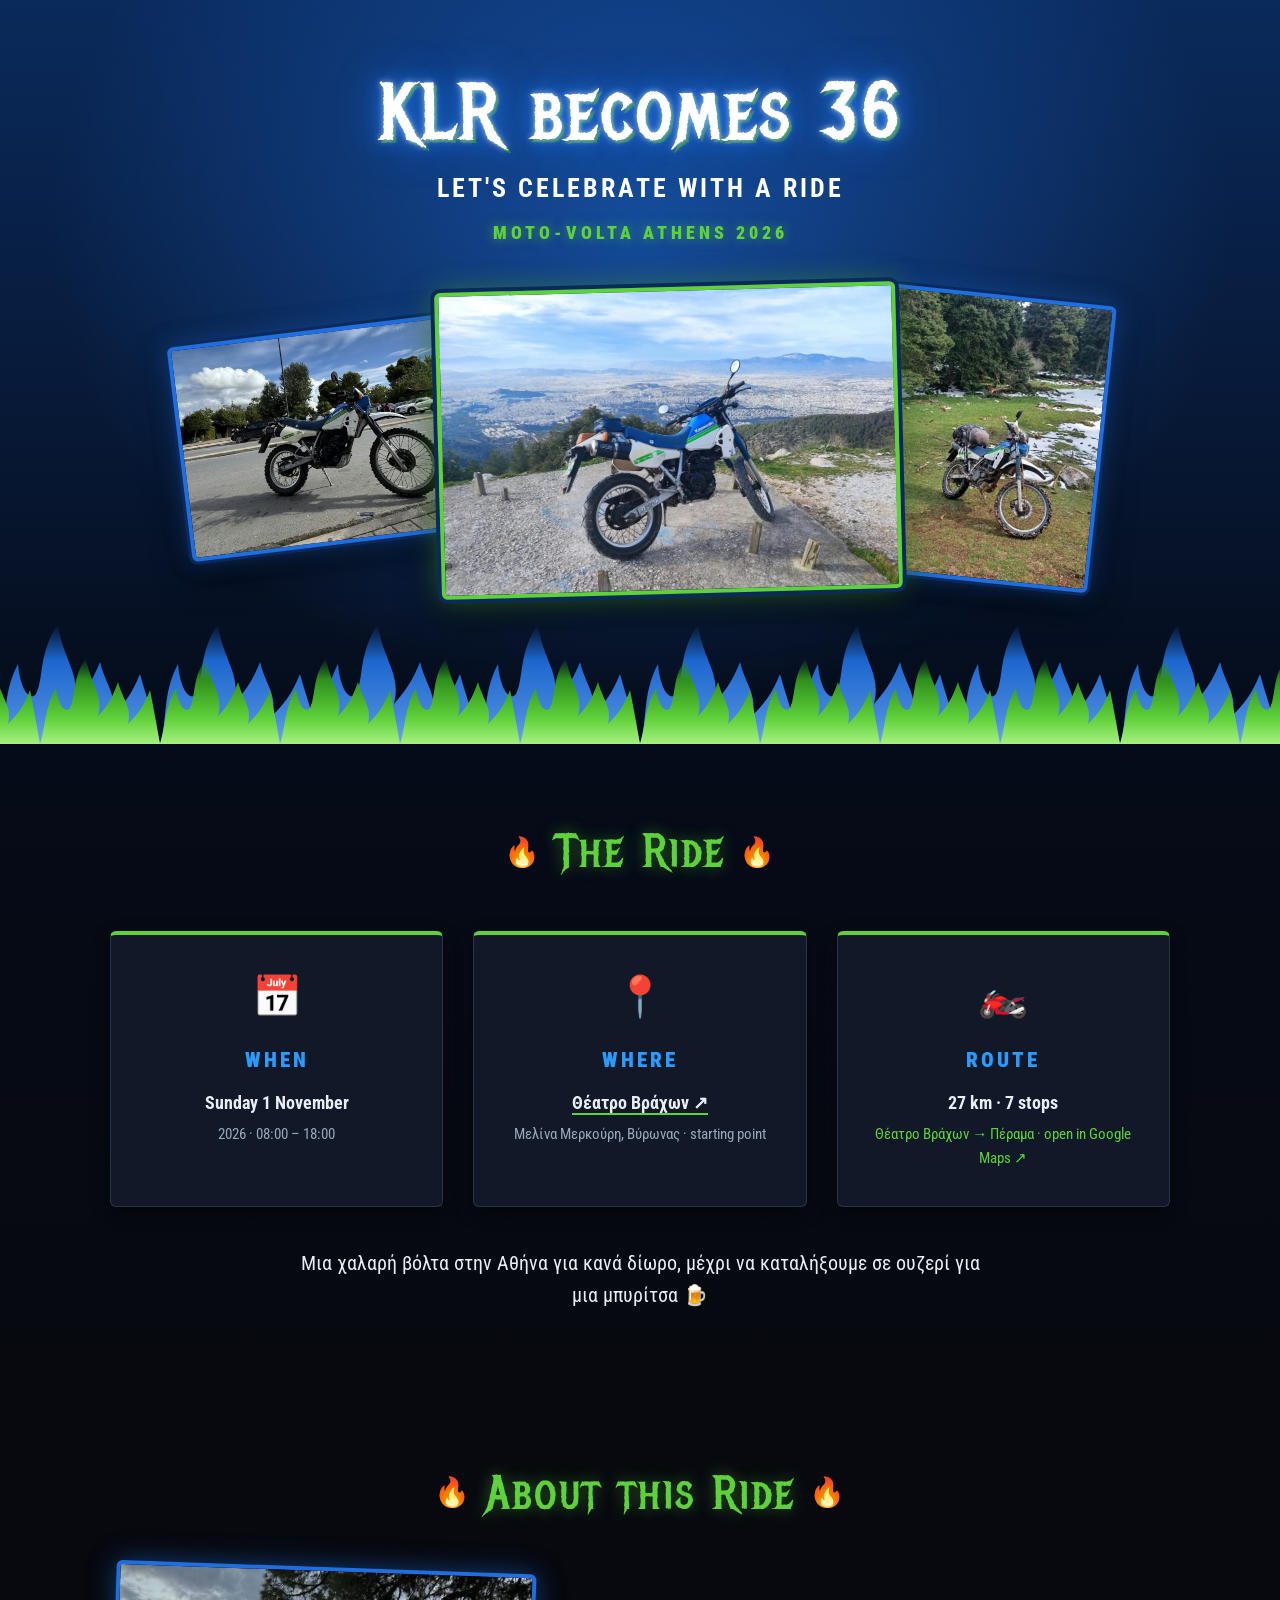
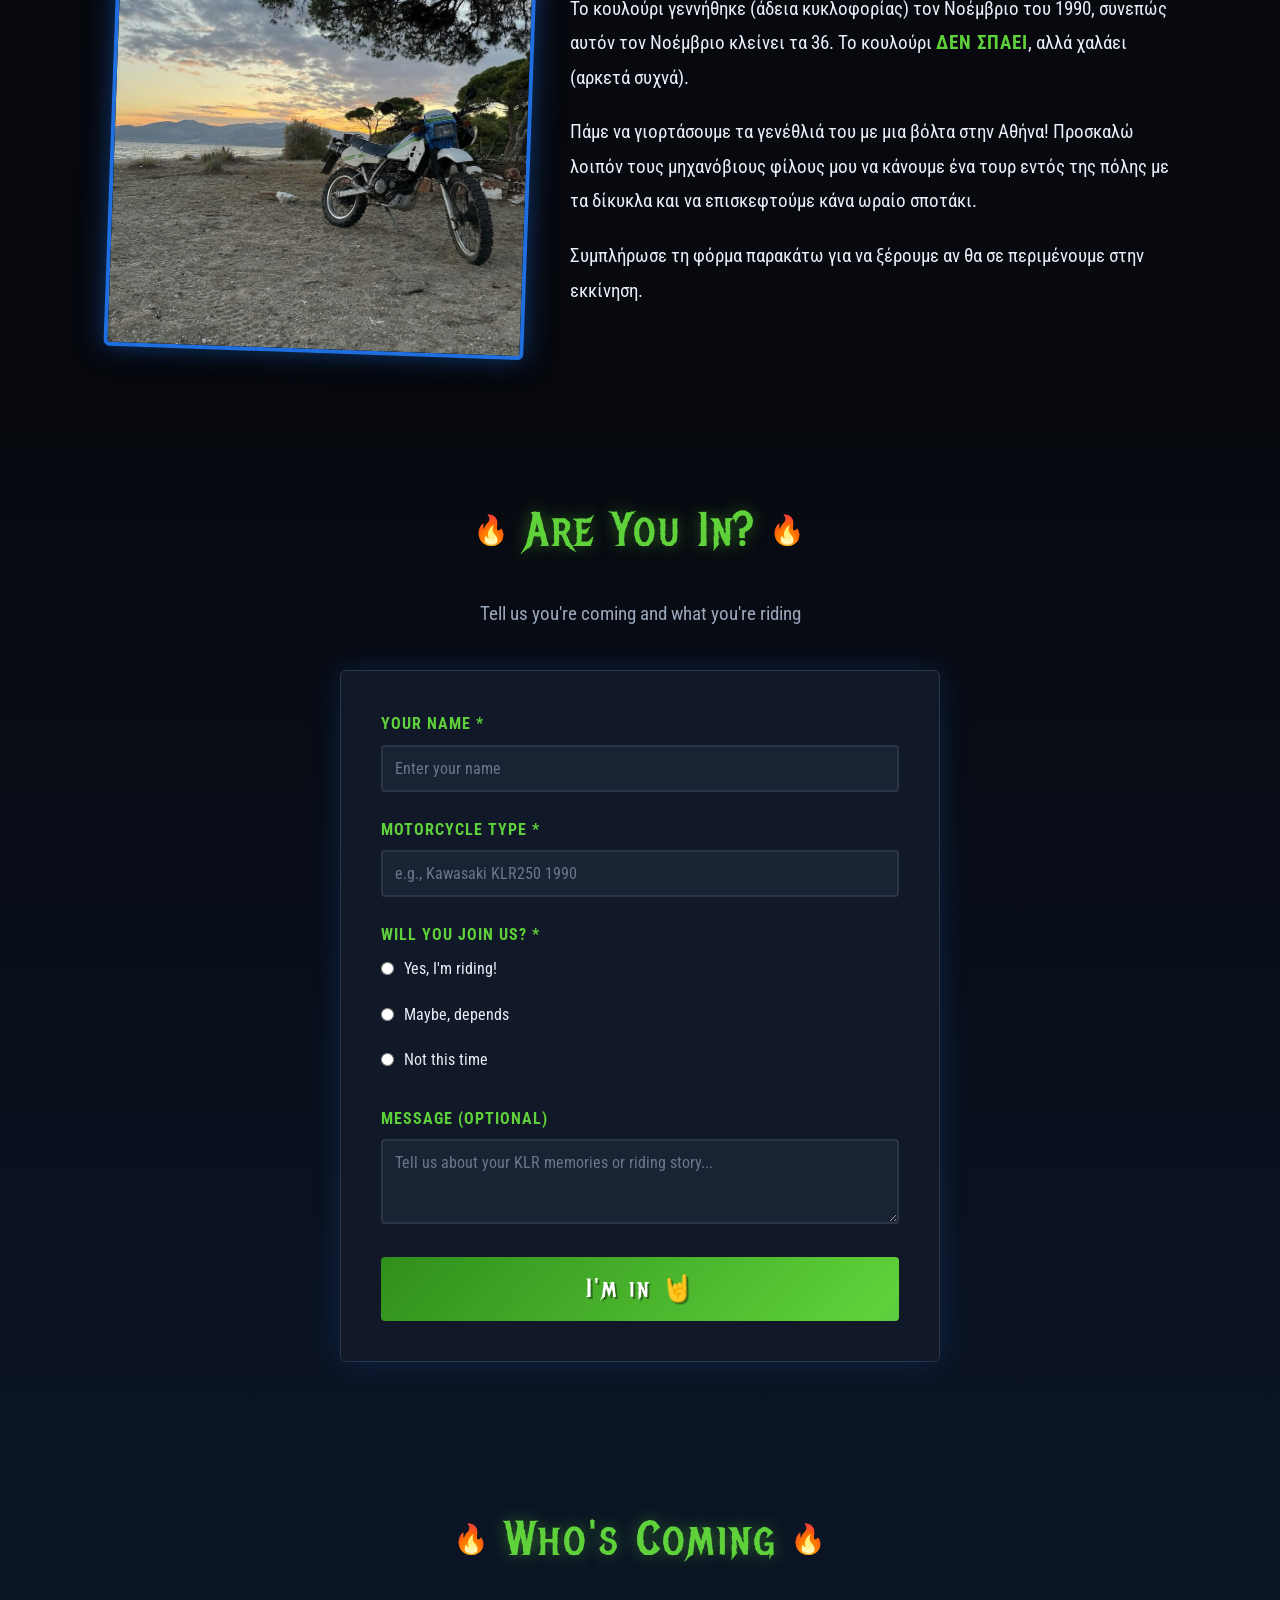
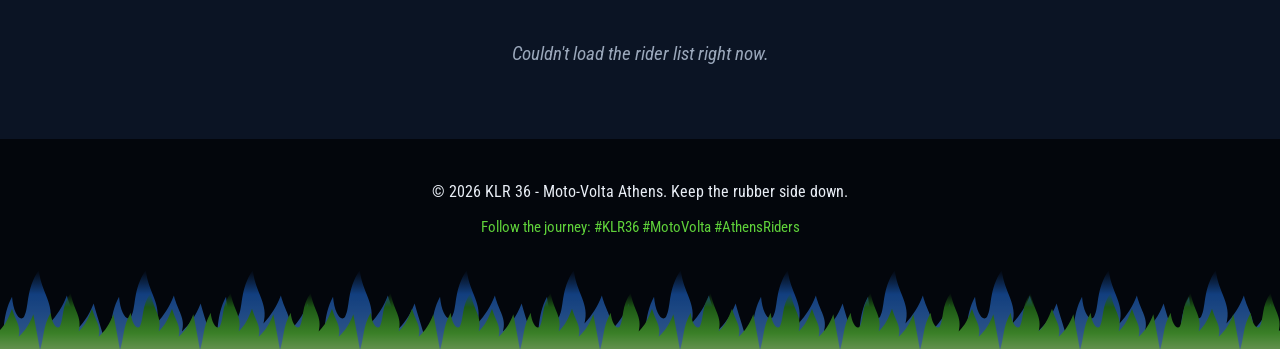
==== index.html @ 176fe6e0 "Header photo collage and versioned CSS/JS links - Three tilted photos in the header: street, Athens " ====
<!DOCTYPE html>
<html lang="en">
<head>
    <meta charset="UTF-8">
    <meta name="viewport" content="width=device-width, initial-scale=1.0">
    <title>KLR becomes 36 - Moto-Volta Athens 2026</title>
    <link rel="preconnect" href="https://fonts.googleapis.com">
    <link rel="preconnect" href="https://fonts.gstatic.com" crossorigin>
    <link href="https://fonts.googleapis.com/css2?family=Metal+Mania&family=Roboto+Condensed:wght@400;700;900&display=swap" rel="stylesheet">
    <link rel="stylesheet" href="style.css?v=20261026">
</head>
<body>
    <div class="stars"></div>

    <header class="hero">
        <div class="hero-content">
            <h1 class="title">KLR becomes 36</h1>
            <p class="subtitle">Let's Celebrate with a ride</p>
            <p class="tagline">Moto-Volta Athens 2026</p>
            <div class="hero-collage">
                <img class="collage-photo collage-left" src="images/hero.jpg" alt="Blue and white Kawasaki KLR parked on a sunny street in Athens">
                <img class="collage-photo collage-main" src="images/athens-view.jpg" alt="The KLR on a lookout above Athens, the whole city spread out below">
                <img class="collage-photo collage-right" src="images/forest.jpg" alt="The KLR loaded with luggage in a mountain forest clearing with patches of snow">
            </div>
        </div>
        <div class="flames" aria-hidden="true"></div>
    </header>

    <main>
        <section class="event-details">
            <div class="container">
                <h2>The Ride</h2>
                <div class="details-grid">
                    <div class="detail-card">
                        <div class="detail-icon">📅</div>
                        <h3>When</h3>
                        <p>Sunday 1 November</p>
                        <p class="small">2026 · 08:00 – 18:00</p>
                    </div>
                    <div class="detail-card">
                        <div class="detail-icon">📍</div>
                        <h3>Where</h3>
                        <p><a class="place-link" href="https://www.google.com/maps?cid=12230399823295669858" target="_blank" rel="noopener">Θέατρο Βράχων ↗</a></p>
                        <p class="small">Μελίνα Μερκούρη, Βύρωνας · starting point</p>
                    </div>
                    <a class="detail-card detail-card-link" href="https://www.google.com/maps/dir/%CE%98%CE%AD%CE%B1%CF%84%CF%81%CE%BF+%CE%92%CF%81%CE%AC%CF%87%CF%89%CE%BD+%CE%9C%CE%B5%CE%BB%CE%AF%CE%BD%CE%B1+%CE%9C%CE%B5%CF%81%CE%BA%CE%BF%CF%8D%CF%81%CE%B7,+%CE%A3%CF%84%CE%B5%CF%86%CE%AC%CE%BD%CE%BF%CF%85,+%CE%A5%CE%BC%CE%B7%CF%84%CF%84%CF%8C%CF%82+162+32/%CE%A0%CE%BB%CE%B1%CF%84%CE%B5%CE%AF%CE%B1+%CE%9D%CE%B5%CF%81%CE%BF%CF%8D,+%CE%9B%CE%B5%CF%89%CF%86.+%CE%A0%CE%BF%CF%83%CE%B5%CE%B9%CE%B4%CF%8E%CE%BD%CE%BF%CF%82,+%CE%9A%CE%B1%CE%BB%CE%BB%CE%B9%CE%B8%CE%AD%CE%B1+176+74/%CE%9C%CE%B9%CE%BA%CF%81%CE%BF%CE%BB%CE%AF%CE%BC%CE%B1%CE%BD%CE%BF,+%CE%91%CE%BA%CF%84%CE%AE+%CE%94%CE%B7%CE%BB%CE%B1%CE%B2%CE%AD%CF%81%CE%B7,+%CE%A0%CE%B5%CE%B9%CF%81%CE%B1%CE%B9%CE%AC%CF%82+185+33/%CE%92%CE%B5%CE%AC%CE%BA%CE%B5%CE%B9%CE%BF+%CE%94%CE%B7%CE%BC%CE%BF%CF%84%CE%B9%CE%BA%CF%8C+%CE%98%CE%AD%CE%B1%CF%84%CF%81%CE%BF,+%CE%97%CF%81%CE%B1%CE%BA%CE%BB%CE%B5%CE%AF%CE%BF%CF%85+13,+%CE%A0%CE%B5%CE%B9%CF%81%CE%B1%CE%B9%CE%AC%CF%82+185+33/%CE%9B%CE%B9%CF%80%CE%AC%CF%83%CE%BC%CE%B1%CF%84%CE%B1,+%CE%94%CF%81%CE%B1%CF%80%CE%B5%CF%84%CF%83%CF%8E%CE%BD%CE%B1+186+48/Terra+Verde+%CE%A0%CE%AD%CF%81%CE%B1%CE%BC%CE%B1,+%CE%A0%CF%81%CE%BF%CE%B2%CE%BB%CE%AE%CF%84%CE%B1+%CE%95,+%CE%A0%CE%AD%CF%81%CE%B1%CE%BC%CE%B1+188+63/%CE%9F%CF%85%CE%B6%CE%B5%CF%81%CE%AF+%CE%9B%CE%B1%CE%B3%CE%BF%CF%85%CE%B4%CE%AD%CF%81%CE%B1,+%CE%9B%CE%B5%CF%89%CF%86.+%CE%94%CE%B7%CE%BC%CE%BF%CE%BA%CF%81%CE%B1%CF%84%CE%AF%CE%B1%CF%82+33,+%CE%A0%CE%AD%CF%81%CE%B1%CE%BC%CE%B1+188+63/@37.9503706,23.6149319,13832m/data=!3m2!1e3!4b1!4m44!4m43!1m5!1m1!1s0x14a1bd7eda473f7b:0xa9bb1bd70089e662!2m2!1d23.7587972!2d37.9499028!1m5!1m1!1s0x14a1bc167f898049:0x85d244a97b73149f!2m2!1d23.6886129!2d37.9365175!1m5!1m1!1s0x14a1bb53d267cd09:0x10fa20de3491147e!2m2!1d23.6595408!2d37.9383585!1m5!1m1!1s0x14a1bbfaabb4ecf7:0x93c93081dc95804e!2m2!1d23.6564088!2d37.9386792!1m5!1m1!1s0x14a1bbce0126ca4f:0x2d26ba2d32dcd253!2m2!1d23.6266187!2d37.9454464!1m5!1m1!1s0x14a1b187bc96d589:0x2a25c45e3a2d8b10!2m2!1d23.5524961!2d37.9646372!1m5!1m1!1s0x14a1b0bb7ba08fa3:0xd2577f891a10a6d5!2m2!1d23.5587527!2d37.9642737!3e0?entry=ttu" target="_blank" rel="noopener">
                        <div class="detail-icon">🏍️</div>
                        <h3>Route</h3>
                        <p>27 km · 7 stops</p>
                        <p class="small">Θέατρο Βράχων → Πέραμα · open in Google Maps ↗</p>
                    </a>
                </div>
                <p class="ride-note" lang="el">Μια χαλαρή βόλτα στην Αθήνα για κανά δίωρο, μέχρι να καταλήξουμε σε ουζερί για μια μπυρίτσα 🍺</p>
            </div>
        </section>

        <section class="about">
            <div class="container">
                <h2>About this Ride</h2>
                <div class="about-grid">
                    <img class="about-photo" src="images/sunset.jpg" alt="Blue and white Kawasaki KLR parked under a pine tree by the sea at sunset" loading="lazy">
                    <div class="about-text" lang="el">
                        <p>Το κουλούρι γεννήθηκε (άδεια κυκλοφορίας) τον Νοέμβριο του 1990, συνεπώς αυτόν τον Νοέμβριο κλείνει τα 36. Το κουλούρι <strong>ΔΕΝ ΣΠΑΕΙ</strong>, αλλά χαλάει (αρκετά συχνά).</p>
                        <p>Πάμε να γιορτάσουμε τα γενέθλιά του με μια βόλτα στην Αθήνα! Προσκαλώ λοιπόν τους μηχανόβιους φίλους μου να κάνουμε ένα τουρ εντός της πόλης με τα δίκυκλα και να επισκεφτούμε κάνα ωραίο σποτάκι.</p>
                        <p>Συμπλήρωσε τη φόρμα παρακάτω για να ξέρουμε αν θα σε περιμένουμε στην εκκίνηση.</p>
                    </div>
                </div>
            </div>
        </section>

        <section class="rsvp-section">
            <div class="container">
                <h2>Are You In?</h2>
                <p class="section-subtitle">Tell us you're coming and what you're riding</p>

                <form id="rsvpForm" class="rsvp-form">
                    <div class="form-group">
                        <label for="name">Your Name *</label>
                        <input
                            type="text"
                            id="name"
                            name="name"
                            required
                            placeholder="Enter your name"
                        >
                    </div>

                    <div class="form-group">
                        <label for="motorcycle">Motorcycle Type *</label>
                        <input
                            type="text"
                            id="motorcycle"
                            name="motorcycle"
                            required
                            placeholder="e.g., Kawasaki KLR250 1990"
                        >
                    </div>

                    <div class="form-group">
                        <label for="attendance">Will You Join Us? *</label>
                        <div class="radio-group">
                            <label class="radio-label">
                                <input type="radio" name="attendance" value="yes" required> Yes, I'm riding!
                            </label>
                            <label class="radio-label">
                                <input type="radio" name="attendance" value="maybe"> Maybe, depends
                            </label>
                            <label class="radio-label">
                                <input type="radio" name="attendance" value="no"> Not this time
                            </label>
                        </div>
                    </div>

                    <div class="form-group">
                        <label for="message">Message (optional)</label>
                        <textarea
                            id="message"
                            name="message"
                            rows="3"
                            placeholder="Tell us about your KLR memories or riding story..."
                        ></textarea>
                    </div>

                    <button type="submit" class="btn-submit">I'm in 🤘</button>
                    <p id="rsvpError" class="form-error" role="alert" hidden>Couldn't save your RSVP. Check your connection and try again.</p>
                </form>

                <div id="successMessage" class="success-message" style="display: none;">
                    <p>🎉 Thanks for your RSVP! See you on the road!</p>
                </div>
            </div>
        </section>

        <section class="riders">
            <div class="container">
                <h2>Who's Coming</h2>
                <div id="ridersList" class="riders-list">
                    <!-- Riders will be listed here -->
                </div>
                <p class="riders-count" id="ridersCount">Be the first to RSVP!</p>
            </div>
        </section>

        <footer>
            <div class="flames flames-footer" aria-hidden="true"></div>
            <p>&copy; 2026 KLR 36 - Moto-Volta Athens. Keep the rubber side down.</p>
            <p class="social">Follow the journey: #KLR36 #MotoVolta #AthensRiders</p>
        </footer>
    </main>

    <script src="script.js?v=20261026"></script>
</body>
</html>
---- style.css ----
/* Color Palette: KLR tank blue + Kawasaki green on a dark stage */
:root {
    --blue: #1f6fe0;
    --blue-dark: #0a2a5c;
    --green: #5fd13a;
    --green-dark: #2f8f1c;
    --bg: #07090f;
    --surface: #111827;
    --surface-2: #1a2333;
    --text: #e9eef6;
    --muted: #9aa7ba;
    --border: #2a3548;
    --success: #2ecc71;
    --font-rock: 'Metal Mania', 'Impact', fantasy;
    --font-body: 'Roboto Condensed', 'Segoe UI', Tahoma, Geneva, Verdana, sans-serif;
}

* {
    margin: 0;
    padding: 0;
    box-sizing: border-box;
}

html, body {
    font-family: var(--font-body);
    line-height: 1.6;
    color: var(--text);
    background: var(--bg);
}

/* Background glow */
.stars {
    position: fixed;
    top: 0;
    left: 0;
    width: 100%;
    height: 100%;
    background:
        radial-gradient(ellipse at 10% 0%, rgba(31, 111, 224, 0.18) 0%, transparent 50%),
        radial-gradient(ellipse at 90% 100%, rgba(95, 209, 58, 0.12) 0%, transparent 50%);
    pointer-events: none;
    z-index: -1;
}

/* Header Hero */
.hero {
    background:
        radial-gradient(ellipse at 50% 30%, rgba(31, 111, 224, 0.55) 0%, transparent 65%),
        linear-gradient(180deg, var(--blue-dark) 0%, #050b18 100%);
    color: white;
    text-align: center;
    padding: 70px 20px 150px;
    position: relative;
    overflow: hidden;
}

.hero-content {
    position: relative;
    z-index: 2;
}

.title {
    font-family: var(--font-rock);
    font-size: 5rem;
    font-weight: 400;
    line-height: 1.1;
    margin-bottom: 10px;
    letter-spacing: 3px;
    color: #fff;
    text-shadow:
        0 0 6px rgba(255, 255, 255, 0.6),
        0 0 18px var(--blue),
        0 0 40px var(--blue),
        3px 3px 0 var(--green-dark);
}

.subtitle {
    font-size: 1.6rem;
    margin-bottom: 10px;
    font-weight: 700;
    letter-spacing: 3px;
    text-transform: uppercase;
}

.tagline {
    font-size: 1.1rem;
    color: var(--green);
    font-weight: 900;
    letter-spacing: 4px;
    text-transform: uppercase;
    text-shadow: 0 0 12px rgba(95, 209, 58, 0.6);
}

/* Header collage: three tilted prints, the Athens view on top in the middle */
.hero-collage {
    display: flex;
    justify-content: center;
    align-items: center;
    max-width: 980px;
    margin: 40px auto 0;
}

.collage-photo {
    display: block;
    min-width: 0;
    object-fit: cover;
    border: 4px solid var(--blue);
    border-radius: 6px;
    box-shadow:
        0 0 0 3px var(--blue-dark),
        0 0 24px rgba(31, 111, 224, 0.45),
        0 16px 36px rgba(0, 0, 0, 0.6);
    transition: transform 0.3s ease;
}

.collage-left {
    width: 30%;
    aspect-ratio: 4 / 3;
    transform: rotate(-7deg) translateX(10%);
    z-index: 1;
}

.collage-main {
    width: 48%;
    aspect-ratio: 3 / 2;
    border-color: var(--green);
    box-shadow:
        0 0 0 4px var(--blue-dark),
        0 0 30px rgba(95, 209, 58, 0.45),
        0 18px 40px rgba(0, 0, 0, 0.6);
    transform: rotate(-1.5deg);
    z-index: 2;
}

.collage-right {
    width: 24%;
    aspect-ratio: 4 / 5;
    transform: rotate(6deg) translateX(-12%);
    z-index: 1;
}

.collage-photo:hover {
    z-index: 3;
}

/* Flames: two layers of tiled flame tongues, blue behind and green in front */
.flames {
    position: absolute;
    left: 0;
    right: 0;
    bottom: 0;
    height: 120px;
    pointer-events: none;
    z-index: 1;
}

.flames::before,
.flames::after {
    content: '';
    position: absolute;
    inset: 0;
    background-repeat: repeat-x;
    background-position: 0 calc(100% + 4px);
    transform-origin: bottom;
}

.flames::before {
    background-image: url("data:image/svg+xml,%3Csvg xmlns='http://www.w3.org/2000/svg' width='160' height='124' viewBox='0 0 160 124'%3E%3Cdefs%3E%3ClinearGradient id='g' x1='0' y1='1' x2='0' y2='0'%3E%3Cstop offset='0' stop-color='%2379b8ff'/%3E%3Cstop offset='0.25' stop-color='%234b93f0'/%3E%3Cstop offset='0.7' stop-color='%231f6fe0'/%3E%3Cstop offset='1' stop-color='%231f6fe0' stop-opacity='0'/%3E%3C/linearGradient%3E%3C/defs%3E%3Cpath fill='url(%23g)' d='M0 120 C8 95 2 70 18 40 C20 65 30 78 36 70 C44 55 38 30 58 0 C62 35 82 50 74 80 C86 66 92 58 100 38 C106 62 118 72 112 92 C124 80 132 70 140 50 C146 72 156 100 160 120 Z'/%3E%3C/svg%3E");
    background-size: 160px 124px;
    opacity: 0.9;
    animation: flicker 1.6s ease-in-out infinite alternate;
}

.flames::after {
    background-image: url("data:image/svg+xml,%3Csvg xmlns='http://www.w3.org/2000/svg' width='120' height='94' viewBox='0 0 120 94'%3E%3Cdefs%3E%3ClinearGradient id='g' x1='0' y1='1' x2='0' y2='0'%3E%3Cstop offset='0' stop-color='%23a6f07f'/%3E%3Cstop offset='0.3' stop-color='%235fd13a'/%3E%3Cstop offset='0.75' stop-color='%232f8f1c'/%3E%3Cstop offset='1' stop-color='%232f8f1c' stop-opacity='0'/%3E%3C/linearGradient%3E%3C/defs%3E%3Cpath fill='url(%23g)' d='M0 90 C6 72 4 55 16 34 C18 52 26 60 30 54 C36 42 32 24 46 4 C50 30 64 40 58 62 C68 52 72 44 78 28 C84 48 92 54 88 70 C98 60 104 52 110 36 C114 56 118 78 120 90 Z'/%3E%3C/svg%3E");
    background-size: 120px 94px;
    background-position: 40px calc(100% + 4px);
    animation: flicker 1.1s ease-in-out infinite alternate-reverse;
}

@keyframes flicker {
    0%   { transform: scaleY(1); }
    35%  { transform: scaleY(1.12); }
    70%  { transform: scaleY(0.92); }
    100% { transform: scaleY(1.06); }
}

/* Container */
.container {
    max-width: 1100px;
    margin: 0 auto;
    padding: 0 20px;
}

/* Sections */
section {
    padding: 70px 0;
}

h2 {
    font-family: var(--font-rock);
    font-weight: 400;
    font-size: 3rem;
    letter-spacing: 2px;
    margin-bottom: 30px;
    color: var(--green);
    text-align: center;
    text-shadow: 0 0 16px rgba(95, 209, 58, 0.45);
}

h2::before,
h2::after {
    content: '🔥';
    font-size: 0.6em;
    vertical-align: middle;
    margin: 0 14px;
    text-shadow: none;
}

/* Event Details */
.event-details {
    background: linear-gradient(180deg, #050b18 0%, var(--bg) 100%);
}

.details-grid {
    display: grid;
    grid-template-columns: repeat(auto-fit, minmax(260px, 1fr));
    gap: 30px;
    margin-top: 40px;
}

.detail-card {
    background: var(--surface);
    padding: 30px;
    border-radius: 6px;
    text-align: center;
    border: 1px solid var(--border);
    border-top: 4px solid var(--green);
    box-shadow: 0 6px 18px rgba(0, 0, 0, 0.4);
    transition: transform 0.3s ease, box-shadow 0.3s ease;
}

.detail-card:hover {
    transform: translateY(-5px) rotate(-0.5deg);
    box-shadow: 0 0 24px rgba(31, 111, 224, 0.5);
}

.detail-icon {
    font-size: 2.5rem;
    margin-bottom: 15px;
}

.detail-card h3 {
    color: var(--blue);
    margin-bottom: 10px;
    font-size: 1.3rem;
    font-weight: 900;
    letter-spacing: 3px;
    text-transform: uppercase;
    filter: brightness(1.4);
}

.detail-card p {
    margin: 5px 0;
    font-size: 1.15rem;
    font-weight: 700;
}

.detail-card .small {
    color: var(--muted);
    font-size: 0.95rem;
    font-weight: 400;
}

.ride-note {
    max-width: 700px;
    margin: 40px auto 0;
    text-align: center;
    font-size: 1.25rem;
    color: var(--text);
}

/* About Section */
.about {
    line-height: 1.8;
}

.about-grid {
    display: grid;
    grid-template-columns: minmax(0, 420px) minmax(0, 1fr);
    gap: 40px;
    align-items: center;
}

.about-photo {
    display: block;
    width: 100%;
    border: 4px solid var(--blue);
    border-radius: 6px;
    transform: rotate(2deg);
    box-shadow:
        0 0 26px rgba(31, 111, 224, 0.5),
        0 14px 30px rgba(0, 0, 0, 0.6);
}

.about-text p {
    font-size: 1.2rem;
    margin-bottom: 20px;
    color: var(--text);
}

.about-text strong {
    color: var(--green);
    letter-spacing: 1px;
}

/* RSVP Section */
.rsvp-section {
    background: linear-gradient(180deg, var(--bg) 0%, #0b1424 100%);
}

.section-subtitle {
    text-align: center;
    font-size: 1.2rem;
    color: var(--muted);
    margin-bottom: 40px;
}

.rsvp-form {
    max-width: 600px;
    margin: 0 auto;
    background: var(--surface);
    padding: 40px;
    border-radius: 6px;
    border: 1px solid var(--border);
    box-shadow: 0 0 30px rgba(31, 111, 224, 0.2);
}

.form-group {
    margin-bottom: 25px;
}

.form-group label {
    display: block;
    margin-bottom: 8px;
    font-weight: 700;
    color: var(--green);
    font-size: 1rem;
    letter-spacing: 1px;
    text-transform: uppercase;
}

.form-group input,
.form-group select,
.form-group textarea {
    width: 100%;
    padding: 12px;
    background: var(--surface-2);
    color: var(--text);
    border: 2px solid var(--border);
    border-radius: 4px;
    font-size: 1rem;
    font-family: inherit;
    transition: border-color 0.3s ease, box-shadow 0.3s ease;
}

.form-group input::placeholder,
.form-group textarea::placeholder {
    color: #6b778a;
}

.form-group input:focus,
.form-group select:focus,
.form-group textarea:focus {
    outline: none;
    border-color: var(--blue);
    box-shadow: 0 0 0 3px rgba(31, 111, 224, 0.3);
}

.radio-group {
    display: flex;
    flex-direction: column;
    gap: 12px;
}

.form-group .radio-label {
    display: flex;
    align-items: center;
    cursor: pointer;
    font-weight: 400;
    color: var(--text);
    text-transform: none;
    letter-spacing: 0;
    gap: 10px;
}

.radio-label input[type="radio"] {
    width: auto;
    margin: 0;
    cursor: pointer;
    accent-color: var(--green);
}

.btn-submit {
    width: 100%;
    padding: 16px;
    background: linear-gradient(135deg, var(--green-dark) 0%, var(--green) 50%, var(--blue) 100%);
    background-size: 200% 100%;
    color: #fff;
    border: none;
    border-radius: 4px;
    font-family: var(--font-rock);
    font-size: 1.6rem;
    letter-spacing: 2px;
    cursor: pointer;
    text-shadow: 2px 2px 0 rgba(0, 0, 0, 0.4);
    transition: transform 0.2s ease, box-shadow 0.2s ease, background-position 0.4s ease;
}

.btn-submit:hover {
    transform: translateY(-2px);
    background-position: 100% 0;
    box-shadow: 0 0 24px rgba(95, 209, 58, 0.6);
}

.btn-submit:active {
    transform: translateY(0);
}

.btn-submit:disabled {
    opacity: 0.6;
    cursor: wait;
    transform: none;
}

.form-error {
    margin-top: 15px;
    color: #ff6b6b;
    text-align: center;
    font-weight: 700;
}

.success-message {
    background: linear-gradient(135deg, var(--green-dark) 0%, var(--blue) 100%);
    color: white;
    padding: 20px;
    border-radius: 4px;
    text-align: center;
    font-weight: 700;
    margin-top: 20px;
    animation: slideIn 0.3s ease;
}

@keyframes slideIn {
    from {
        opacity: 0;
        transform: translateY(-10px);
    }
    to {
        opacity: 1;
        transform: translateY(0);
    }
}

/* Riders Section */
.riders {
    background: #0b1424;
}

.riders-list {
    display: grid;
    grid-template-columns: repeat(auto-fill, minmax(250px, 1fr));
    gap: 20px;
    margin-bottom: 30px;
}

.rider-card {
    background: var(--surface);
    padding: 20px;
    border-radius: 6px;
    border: 1px solid var(--border);
    border-left: 4px solid var(--green);
}

.rider-name {
    font-weight: 900;
    color: var(--text);
    margin-bottom: 5px;
    font-size: 1.1rem;
}

.rider-bike {
    font-size: 0.95rem;
    color: var(--muted);
    margin-bottom: 8px;
}

.rider-status {
    display: inline-block;
    padding: 4px 10px;
    background: var(--green);
    color: #06210a;
    border-radius: 20px;
    font-size: 0.8rem;
    font-weight: 900;
    text-transform: uppercase;
}

.riders-count {
    text-align: center;
    font-size: 1.2rem;
    color: var(--muted);
    font-style: italic;
}

/* Footer */
footer {
    position: relative;
    background: #03060c;
    color: var(--text);
    text-align: center;
    padding: 30px 20px 100px;
    overflow: hidden;
}

footer p {
    position: relative;
    z-index: 2;
    margin: 10px 0;
}

.flames-footer {
    height: 80px;
    opacity: 0.6;
}

.flames-footer::before {
    background-size: 107px 83px;
}

.flames-footer::after {
    background-size: 80px 63px;
}

.social {
    font-size: 0.95rem;
    color: var(--green);
}

/* Responsive Design */
@media (max-width: 768px) {
    .title {
        font-size: 3.2rem;
    }

    .subtitle {
        font-size: 1.2rem;
    }

    h2 {
        font-size: 2.2rem;
    }

    h2::before,
    h2::after {
        margin: 0 8px;
    }

    section {
        padding: 50px 0;
    }

    .rsvp-form {
        padding: 25px;
    }

    .details-grid {
        grid-template-columns: 1fr;
        gap: 20px;
    }

    .about-grid {
        grid-template-columns: 1fr;
        gap: 30px;
    }

    .about-photo {
        max-width: 340px;
        margin: 0 auto;
    }

    .riders-list {
        grid-template-columns: repeat(auto-fill, minmax(200px, 1fr));
    }

    .hero {
        padding: 50px 16px 110px;
    }

    .hero-collage {
        display: grid;
        grid-template-columns: 1fr 1fr;
        gap: 18px 14px;
        max-width: 480px;
    }

    .collage-main {
        grid-column: 1 / -1;
        order: -1;
        width: 100%;
    }

    .collage-left,
    .collage-right {
        width: 100%;
        aspect-ratio: 1;
    }

    .collage-left {
        transform: rotate(-4deg);
    }

    .collage-right {
        transform: rotate(4deg);
    }

    .flames {
        height: 80px;
    }
}

@media (max-width: 480px) {
    .title {
        font-size: 2.6rem;
    }

    .container {
        padding: 0 16px;
    }

    .rsvp-form {
        padding: 20px;
    }

    .radio-group {
        gap: 8px;
    }
}

@media (prefers-reduced-motion: reduce) {
    .flames::before,
    .flames::after {
        animation: none;
    }
}

/* Clickable route card and place links */
.detail-card-link {
    display: block;
    color: inherit;
    text-decoration: none;
}

.detail-card-link .small {
    color: var(--green);
}

.place-link {
    color: var(--text);
    text-decoration: none;
    border-bottom: 2px solid var(--green);
}

.place-link:hover {
    color: var(--green);
}
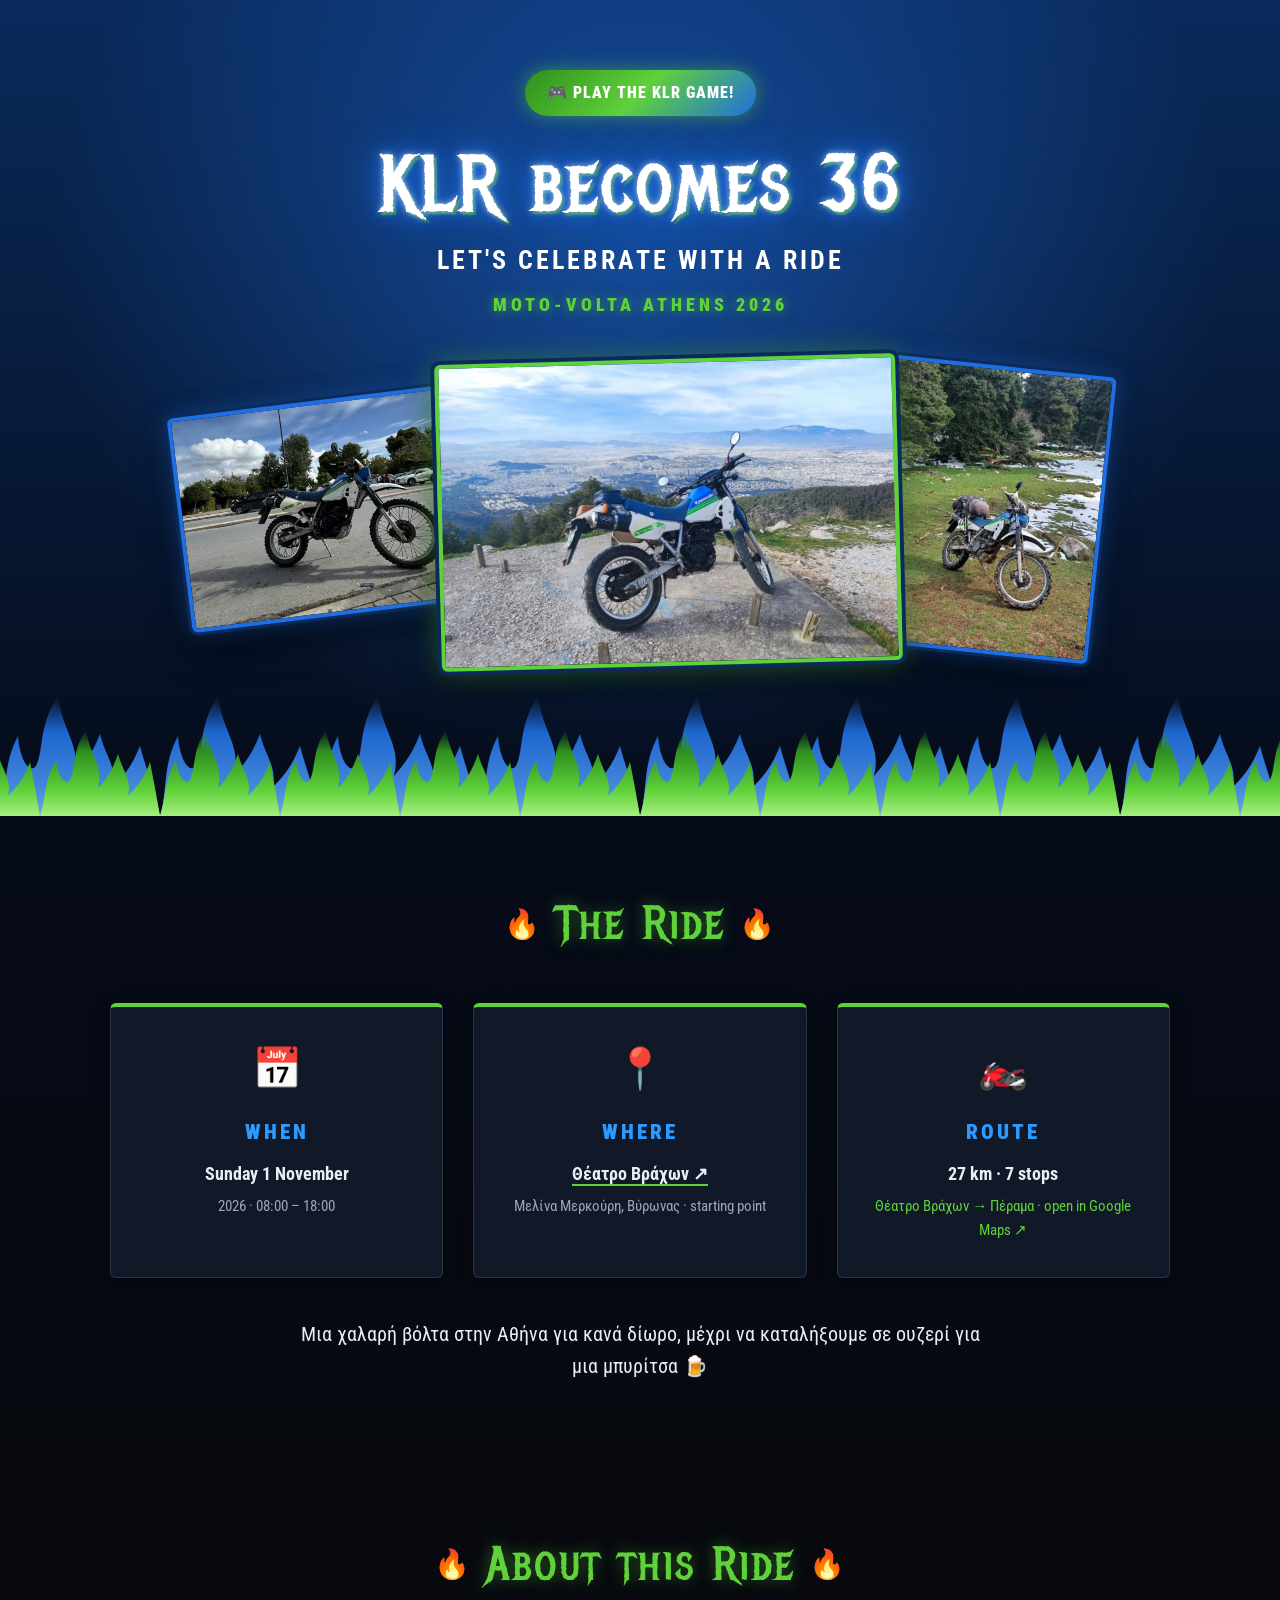
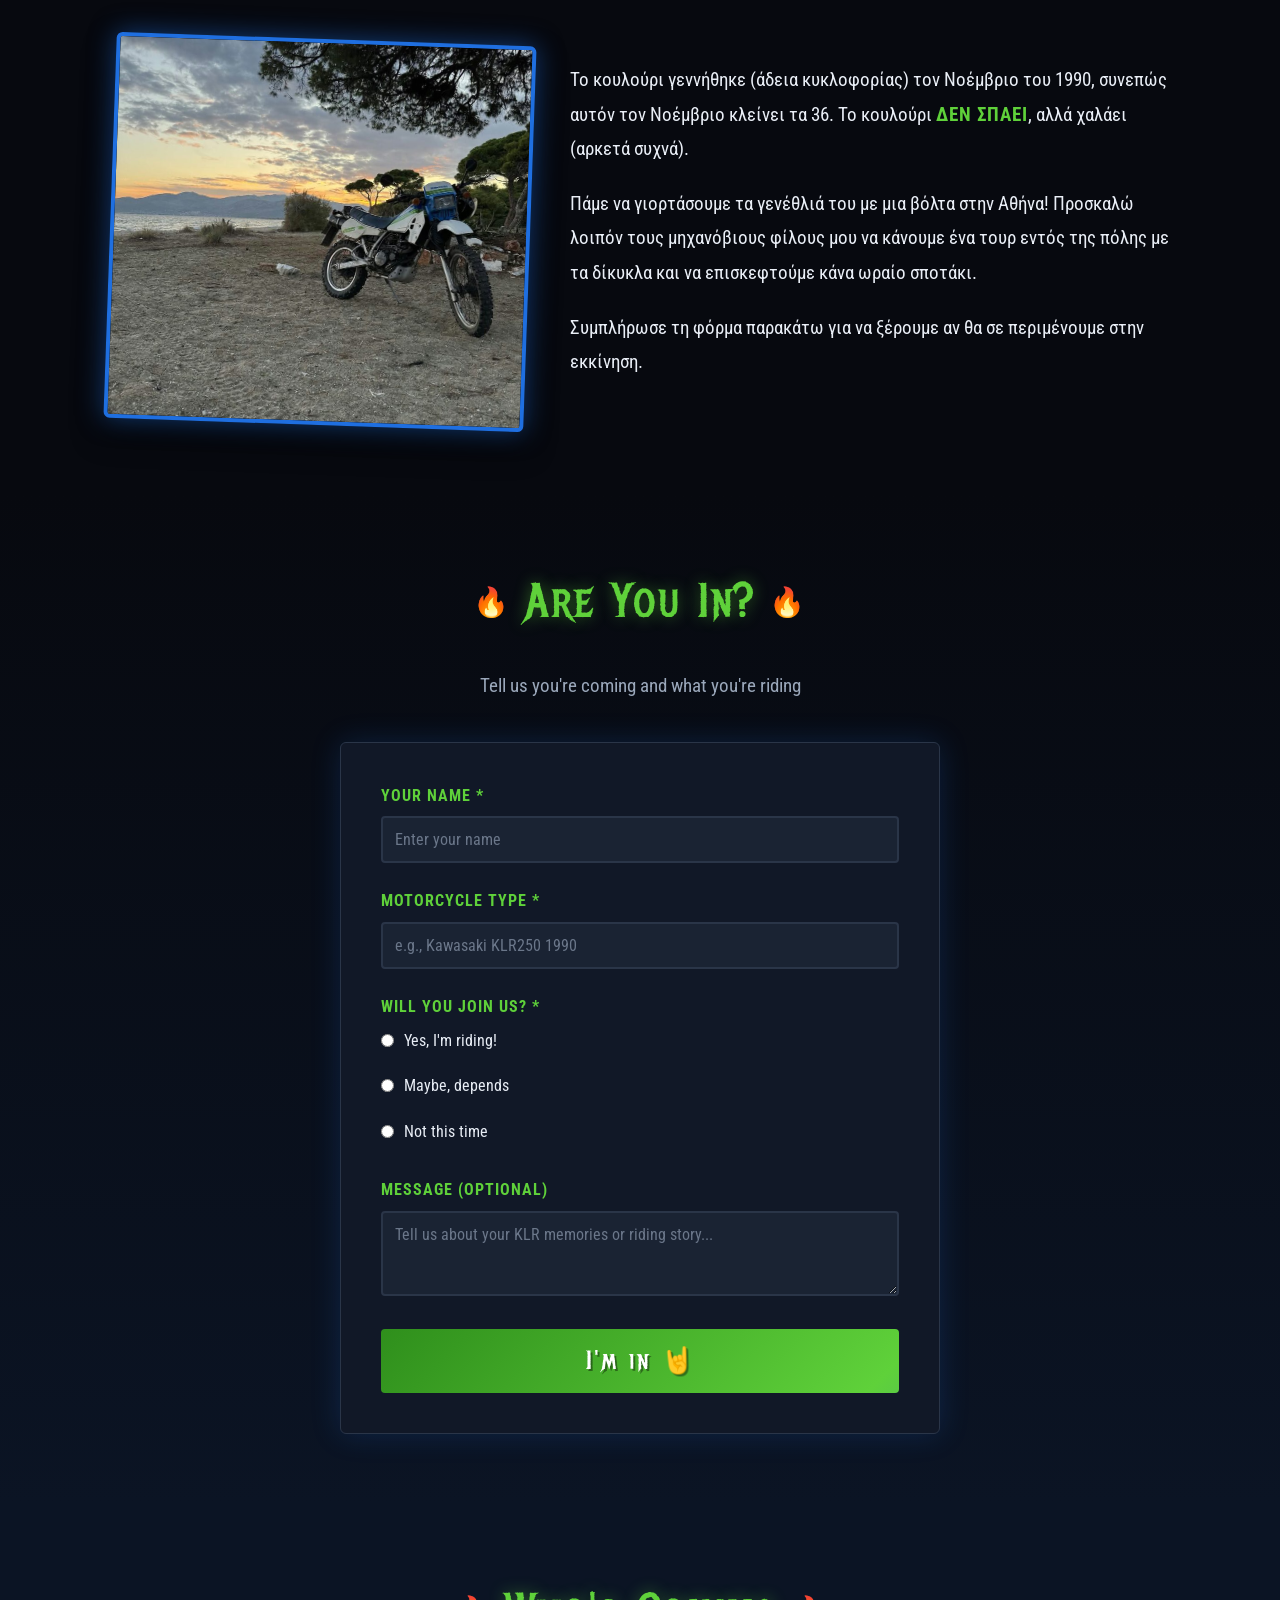
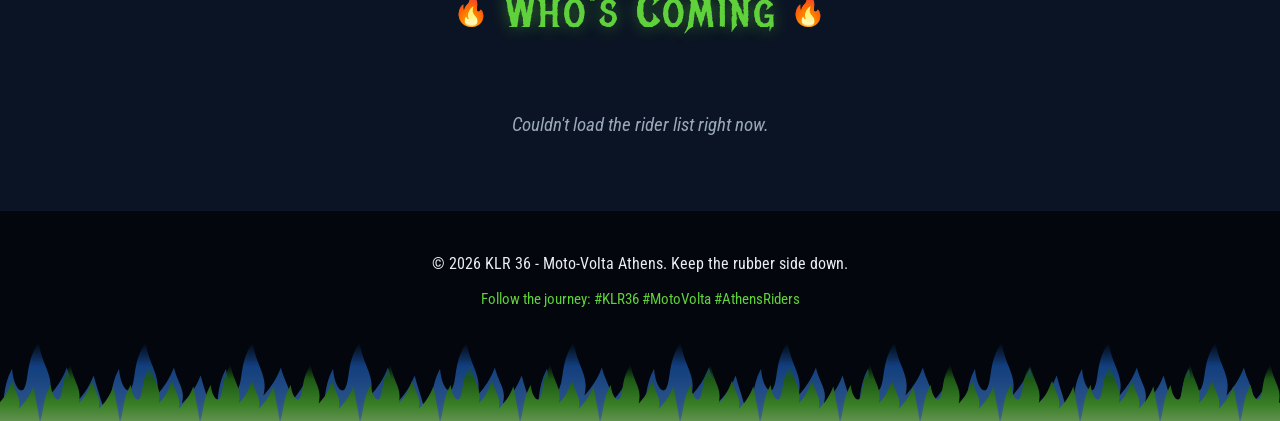
==== commit b82c3928: "Add the KLR Game: wheelie and jump over traffic cones - game.html + game.js: canvas endless runner w" ====
--- a/index.html
+++ b/index.html
@@ -7,13 +7,14 @@
     <link rel="preconnect" href="https://fonts.googleapis.com">
     <link rel="preconnect" href="https://fonts.gstatic.com" crossorigin>
     <link href="https://fonts.googleapis.com/css2?family=Metal+Mania&family=Roboto+Condensed:wght@400;700;900&display=swap" rel="stylesheet">
-    <link rel="stylesheet" href="style.css?v=20261026">
+    <link rel="stylesheet" href="style.css?v=20261026b">
 </head>
 <body>
     <div class="stars"></div>
 
     <header class="hero">
         <div class="hero-content">
+            <a class="btn-game" href="game.html">🎮 Play the KLR Game!</a>
             <h1 class="title">KLR becomes 36</h1>
             <p class="subtitle">Let's Celebrate with a ride</p>
             <p class="tagline">Moto-Volta Athens 2026</p>
@@ -148,6 +149,6 @@
         </footer>
     </main>
 
-    <script src="script.js?v=20261026"></script>
+    <script src="script.js?v=20261026b"></script>
 </body>
 </html>
--- a/style.css
+++ b/style.css
@@ -674,3 +674,75 @@
 .place-link:hover {
     color: var(--green);
 }
+
+/* Game button in the header */
+.btn-game {
+    display: inline-block;
+    margin-bottom: 26px;
+    padding: 10px 22px;
+    color: #fff;
+    text-decoration: none;
+    font-weight: 900;
+    letter-spacing: 1px;
+    text-transform: uppercase;
+    background: linear-gradient(135deg, var(--green-dark) 0%, var(--green) 50%, var(--blue) 100%);
+    border-radius: 999px;
+    box-shadow: 0 0 18px rgba(95, 209, 58, 0.5);
+    transition: transform 0.2s ease, box-shadow 0.2s ease;
+}
+
+.btn-game:hover {
+    transform: translateY(-2px) scale(1.03);
+    box-shadow: 0 0 28px rgba(95, 209, 58, 0.8);
+}
+
+/* Game page */
+.game-wrap {
+    padding-top: 24px;
+    padding-bottom: 40px;
+    text-align: center;
+}
+
+.back-link {
+    display: inline-block;
+    margin-bottom: 10px;
+    color: var(--green);
+    text-decoration: none;
+    font-weight: 700;
+}
+
+.game-title {
+    font-size: 3.4rem;
+}
+
+.game-canvas {
+    display: block;
+    width: 100%;
+    max-width: 900px;
+    aspect-ratio: 900 / 260;
+    min-height: 220px;
+    margin: 20px auto;
+    border: 4px solid var(--green);
+    border-radius: 6px;
+    box-shadow: 0 0 26px rgba(95, 209, 58, 0.35);
+    touch-action: manipulation;
+    user-select: none;
+    -webkit-user-select: none;
+    -webkit-tap-highlight-color: transparent;
+    cursor: pointer;
+}
+
+.game-help {
+    color: var(--muted);
+    font-size: 1.05rem;
+}
+
+.game-help strong {
+    color: var(--green);
+}
+
+
+/* Let the fixed background glow show behind the whole (short) game page */
+body.game-page {
+    background: transparent;
+}
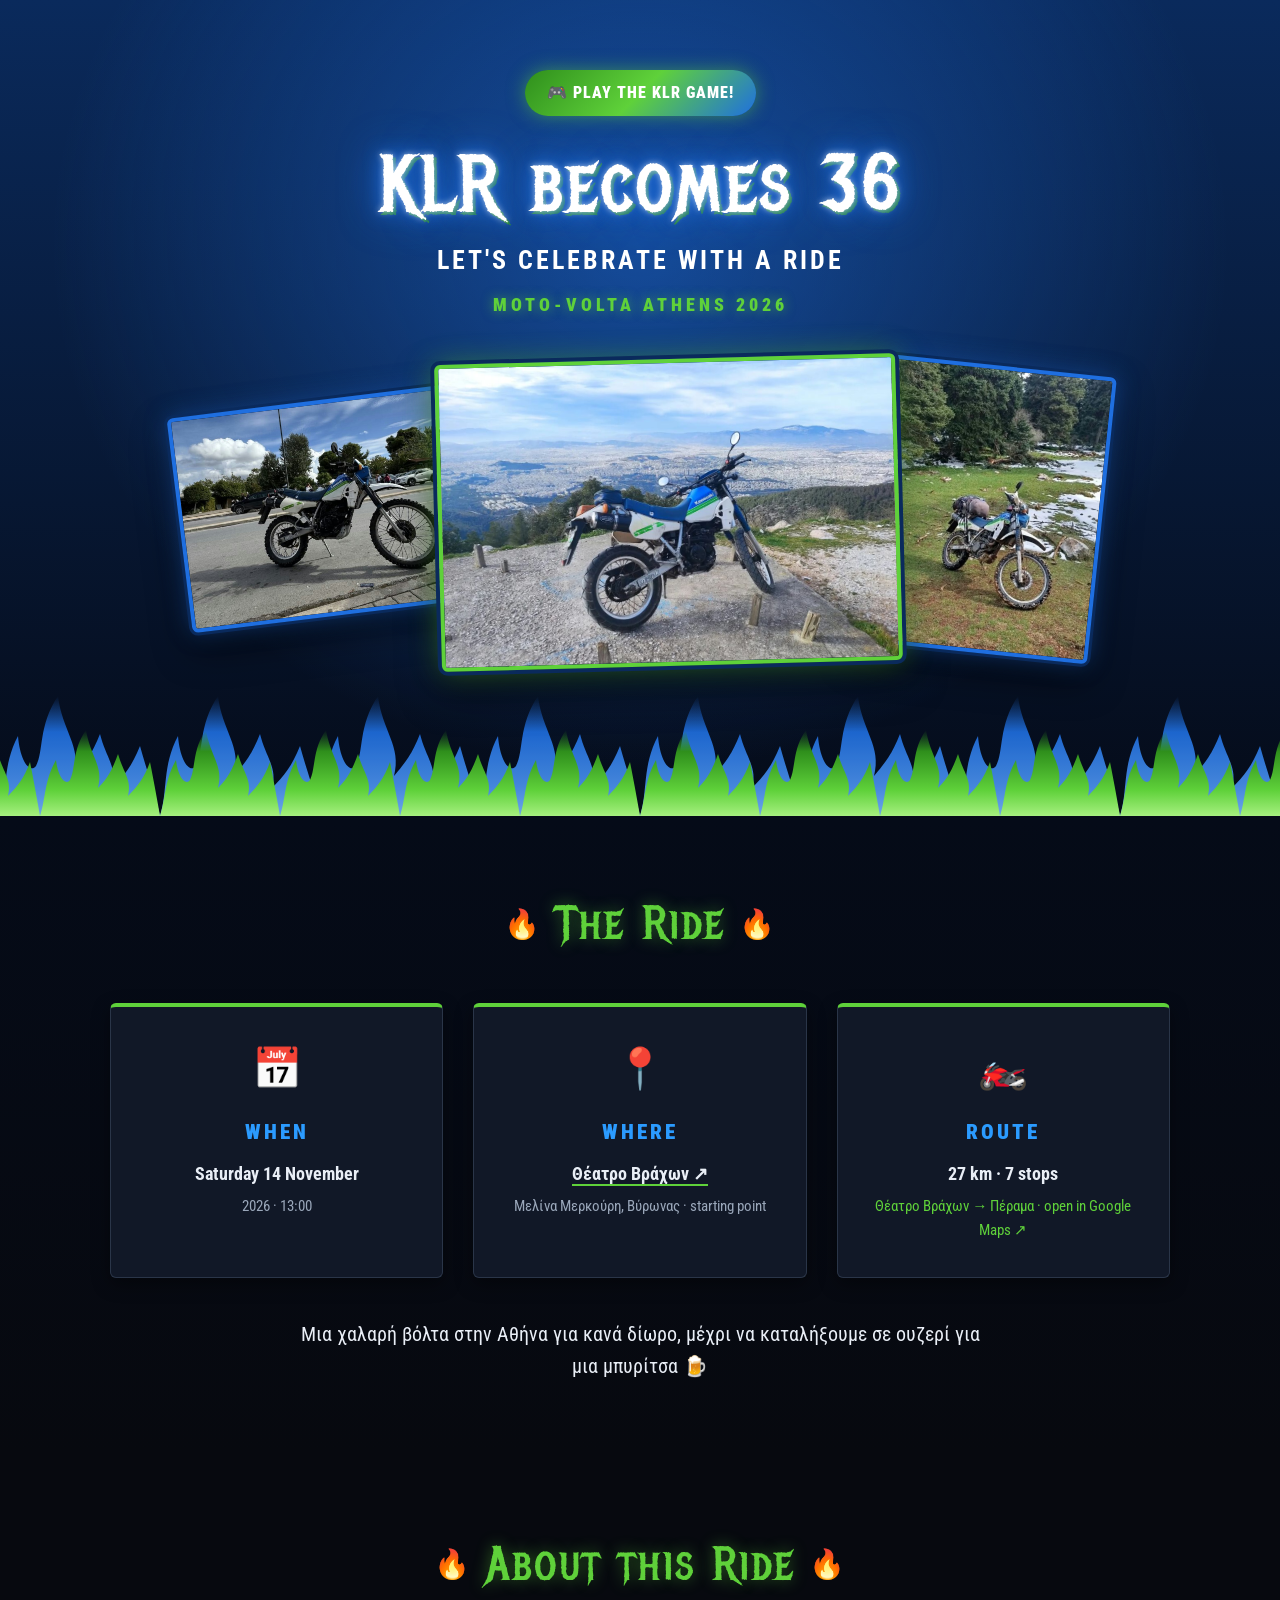
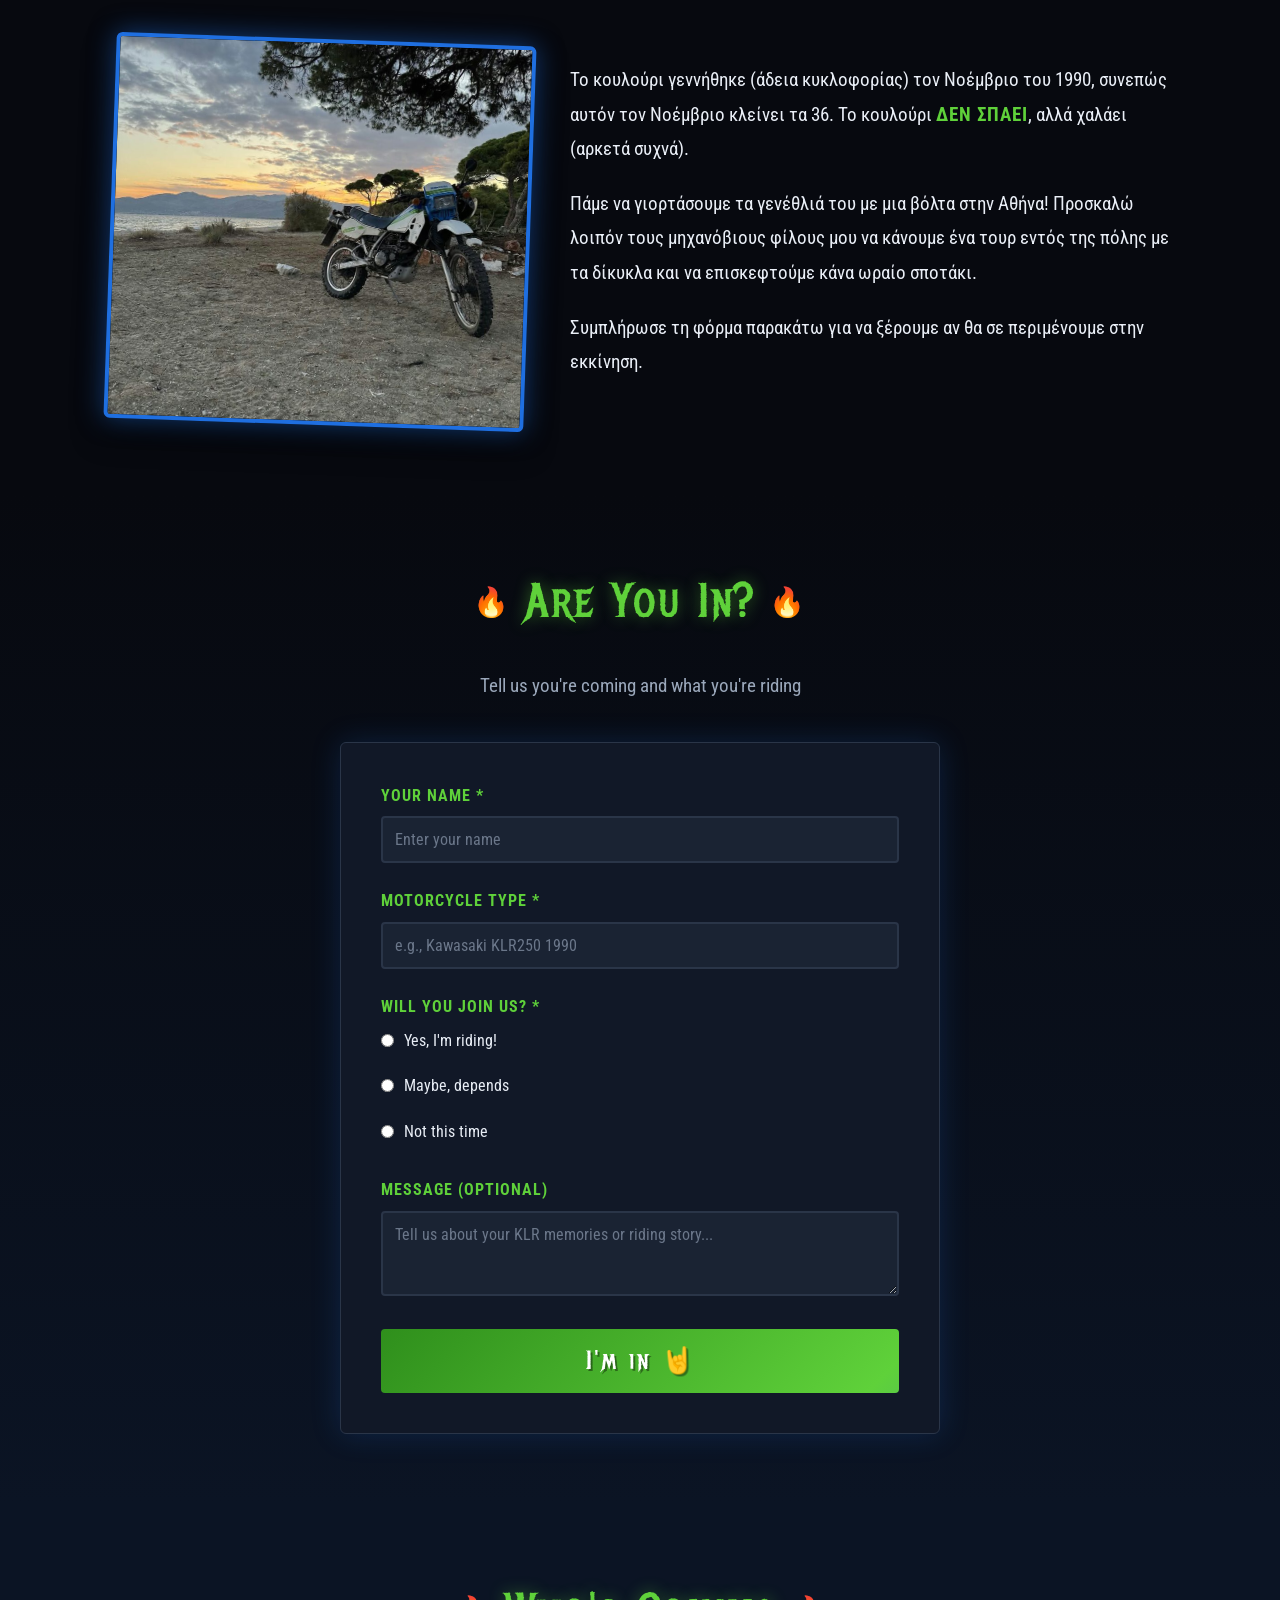
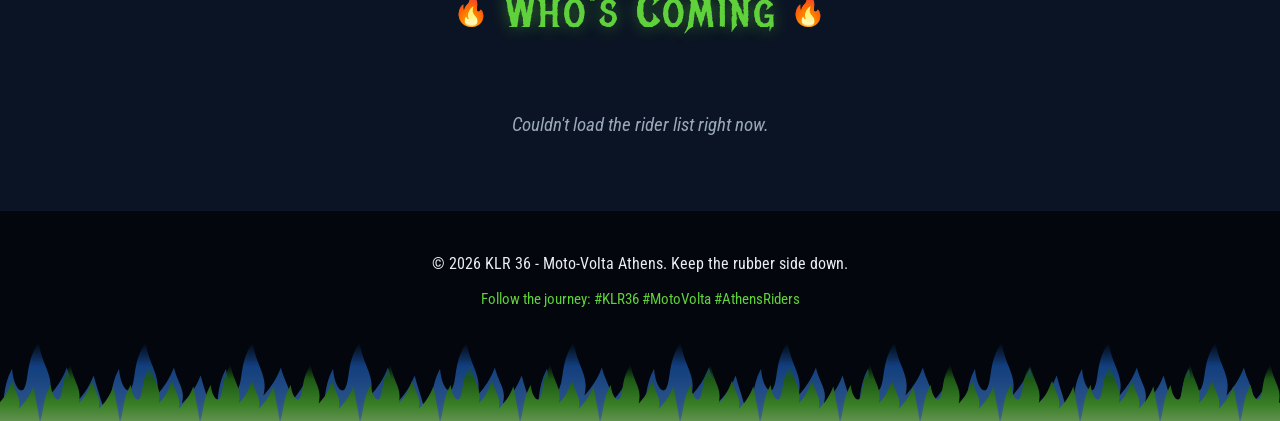
==== commit ba182af5: "Move the ride to Saturday 14 November, 13:00 The ride was listed for Sunday 1 November, 08:00-18:00." ====
--- a/index.html
+++ b/index.html
@@ -7,7 +7,7 @@
     <link rel="preconnect" href="https://fonts.googleapis.com">
     <link rel="preconnect" href="https://fonts.gstatic.com" crossorigin>
     <link href="https://fonts.googleapis.com/css2?family=Metal+Mania&family=Roboto+Condensed:wght@400;700;900&display=swap" rel="stylesheet">
-    <link rel="stylesheet" href="style.css?v=20261026b">
+    <link rel="stylesheet" href="style.css?v=20261026f">
 </head>
 <body>
     <div class="stars"></div>
@@ -35,8 +35,8 @@
                     <div class="detail-card">
                         <div class="detail-icon">📅</div>
                         <h3>When</h3>
-                        <p>Sunday 1 November</p>
-                        <p class="small">2026 · 08:00 – 18:00</p>
+                        <p>Saturday 14 November</p>
+                        <p class="small">2026 · 13:00</p>
                     </div>
                     <div class="detail-card">
                         <div class="detail-icon">📍</div>
@@ -149,6 +149,6 @@
         </footer>
     </main>
 
-    <script src="script.js?v=20261026b"></script>
+    <script src="script.js?v=20261026f"></script>
 </body>
 </html>
--- a/style.css
+++ b/style.css
@@ -732,6 +732,13 @@
     cursor: pointer;
 }
 
+@media (max-width: 600px) {
+    .game-canvas {
+        aspect-ratio: 560 / 260;
+        min-height: 0;
+    }
+}
+
 .game-help {
     color: var(--muted);
     font-size: 1.05rem;
@@ -746,3 +753,144 @@
 body.game-page {
     background: transparent;
 }
+
+/* Game: name entry and scoreboard */
+.score-entry {
+    max-width: 420px;
+    margin: 0 auto 24px;
+    text-align: left;
+}
+
+.score-entry label {
+    display: block;
+    margin-bottom: 6px;
+    color: var(--green);
+    font-weight: 700;
+    letter-spacing: 1px;
+    text-transform: uppercase;
+}
+
+.score-entry-row {
+    display: flex;
+    gap: 10px;
+}
+
+.score-entry input {
+    flex: 1;
+    min-width: 0;
+    padding: 10px 12px;
+    background: var(--surface-2);
+    color: var(--text);
+    border: 2px solid var(--border);
+    border-radius: 4px;
+    font: inherit;
+    font-size: 1rem;
+}
+
+.score-entry input:focus {
+    outline: none;
+    border-color: var(--blue);
+}
+
+.btn-save-score {
+    padding: 10px 16px;
+    background: var(--green);
+    color: #06210a;
+    border: none;
+    border-radius: 4px;
+    font: inherit;
+    font-weight: 900;
+    cursor: pointer;
+}
+
+.score-status {
+    min-height: 1.6em;
+    margin-top: 6px;
+    color: var(--muted);
+}
+
+.score-status.ok {
+    color: var(--green);
+}
+
+.scoreboard {
+    max-width: 520px;
+    margin: 0 auto;
+    padding: 40px 0 0;
+}
+
+.beer-prize {
+    margin: -10px 0 20px;
+    font-size: 1.15rem;
+}
+
+.beer-prize strong {
+    color: var(--green);
+}
+
+.score-list {
+    list-style: none;
+    text-align: left;
+}
+
+.score-list li {
+    display: flex;
+    align-items: center;
+    gap: 12px;
+    margin-bottom: 8px;
+    padding: 10px 14px;
+    background: var(--surface);
+    border: 1px solid var(--border);
+    border-left: 4px solid var(--blue);
+    border-radius: 4px;
+}
+
+.score-list li.leader {
+    border-left-color: var(--green);
+    box-shadow: 0 0 18px rgba(95, 209, 58, 0.35);
+}
+
+.score-list li.me .who {
+    color: var(--green);
+}
+
+.score-list .rank {
+    width: 26px;
+    height: 26px;
+    line-height: 26px;
+    flex-shrink: 0;
+    text-align: center;
+    border-radius: 50%;
+    background: var(--blue);
+    color: #fff;
+    font-weight: 900;
+}
+
+.score-list li.leader .rank {
+    background: var(--green);
+    color: #06210a;
+}
+
+.score-list .who {
+    flex: 1;
+    min-width: 0;
+    font-weight: 700;
+    overflow-wrap: anywhere;
+}
+
+.score-list .beer {
+    margin-left: 6px;
+    font-size: 0.85rem;
+    color: var(--green);
+    white-space: nowrap;
+}
+
+.score-list .pts {
+    font-weight: 900;
+    font-variant-numeric: tabular-nums;
+}
+
+.score-empty {
+    color: var(--muted);
+    font-style: italic;
+}
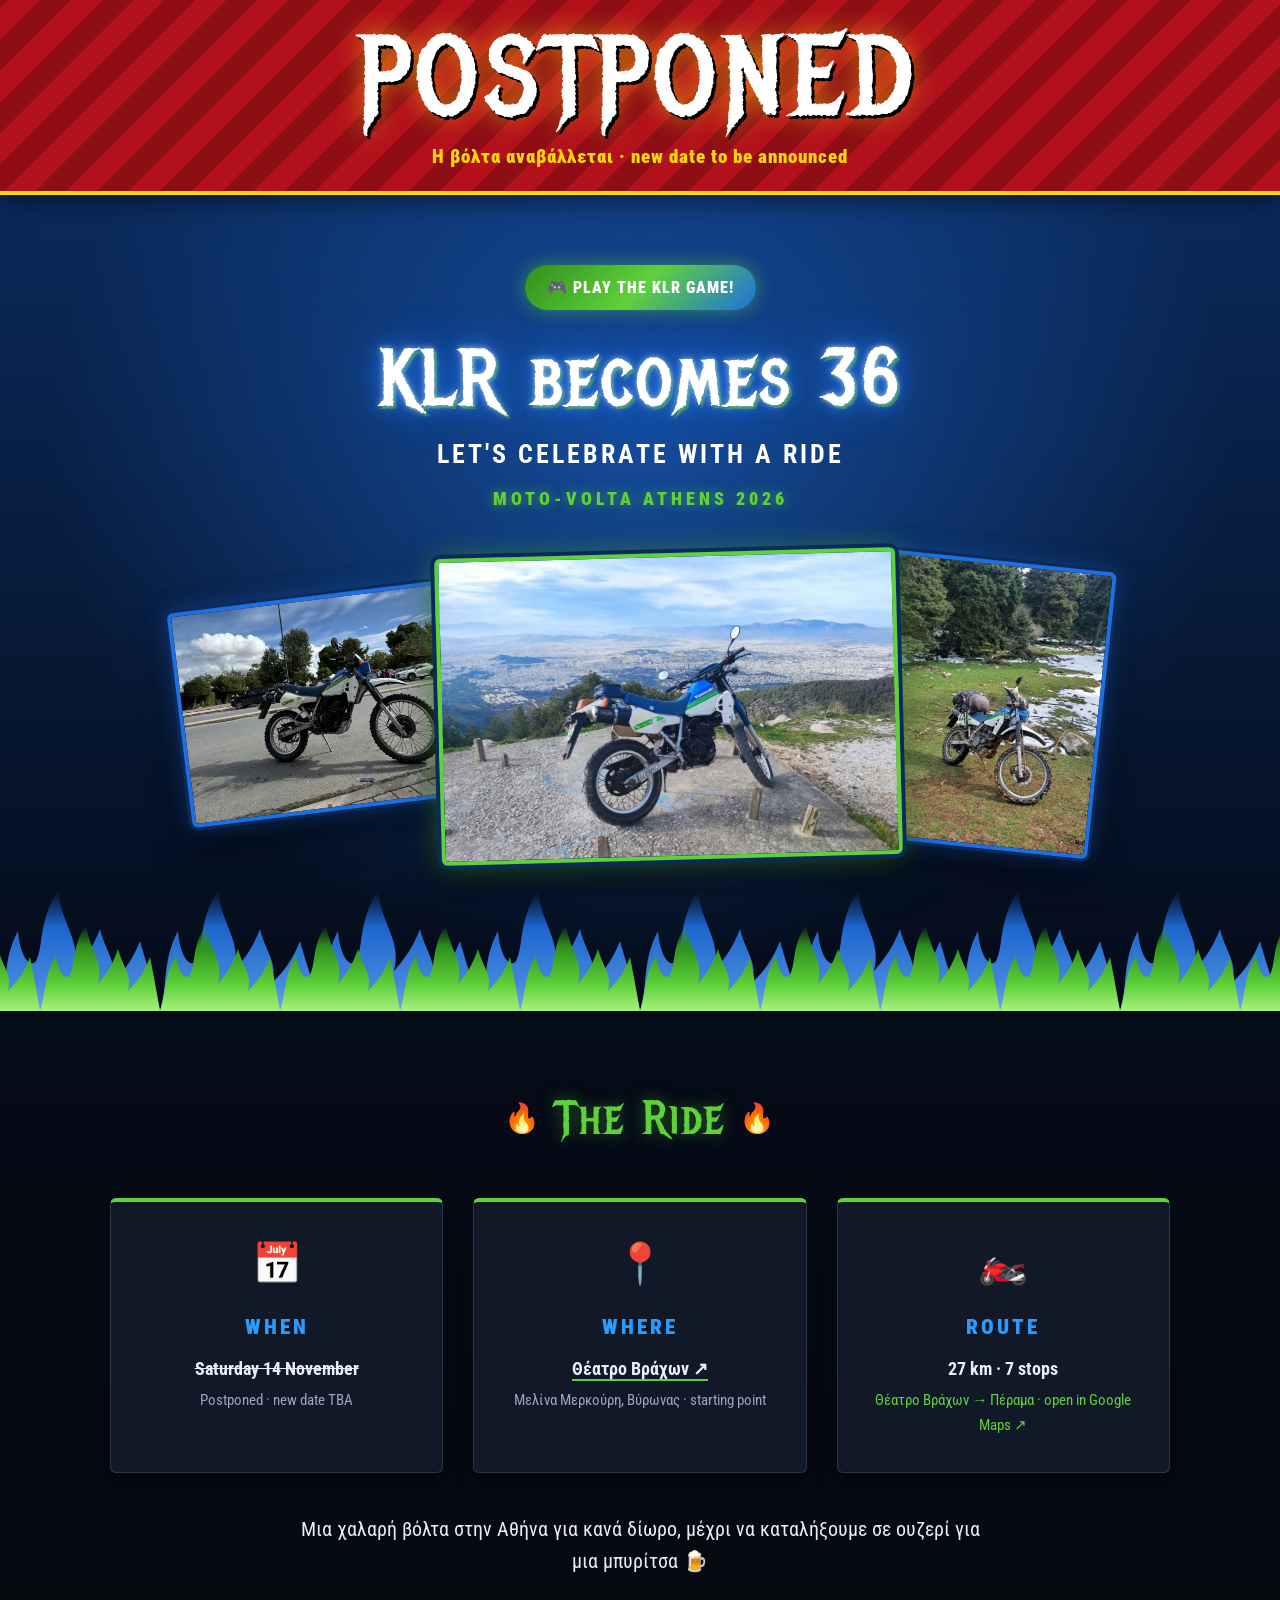
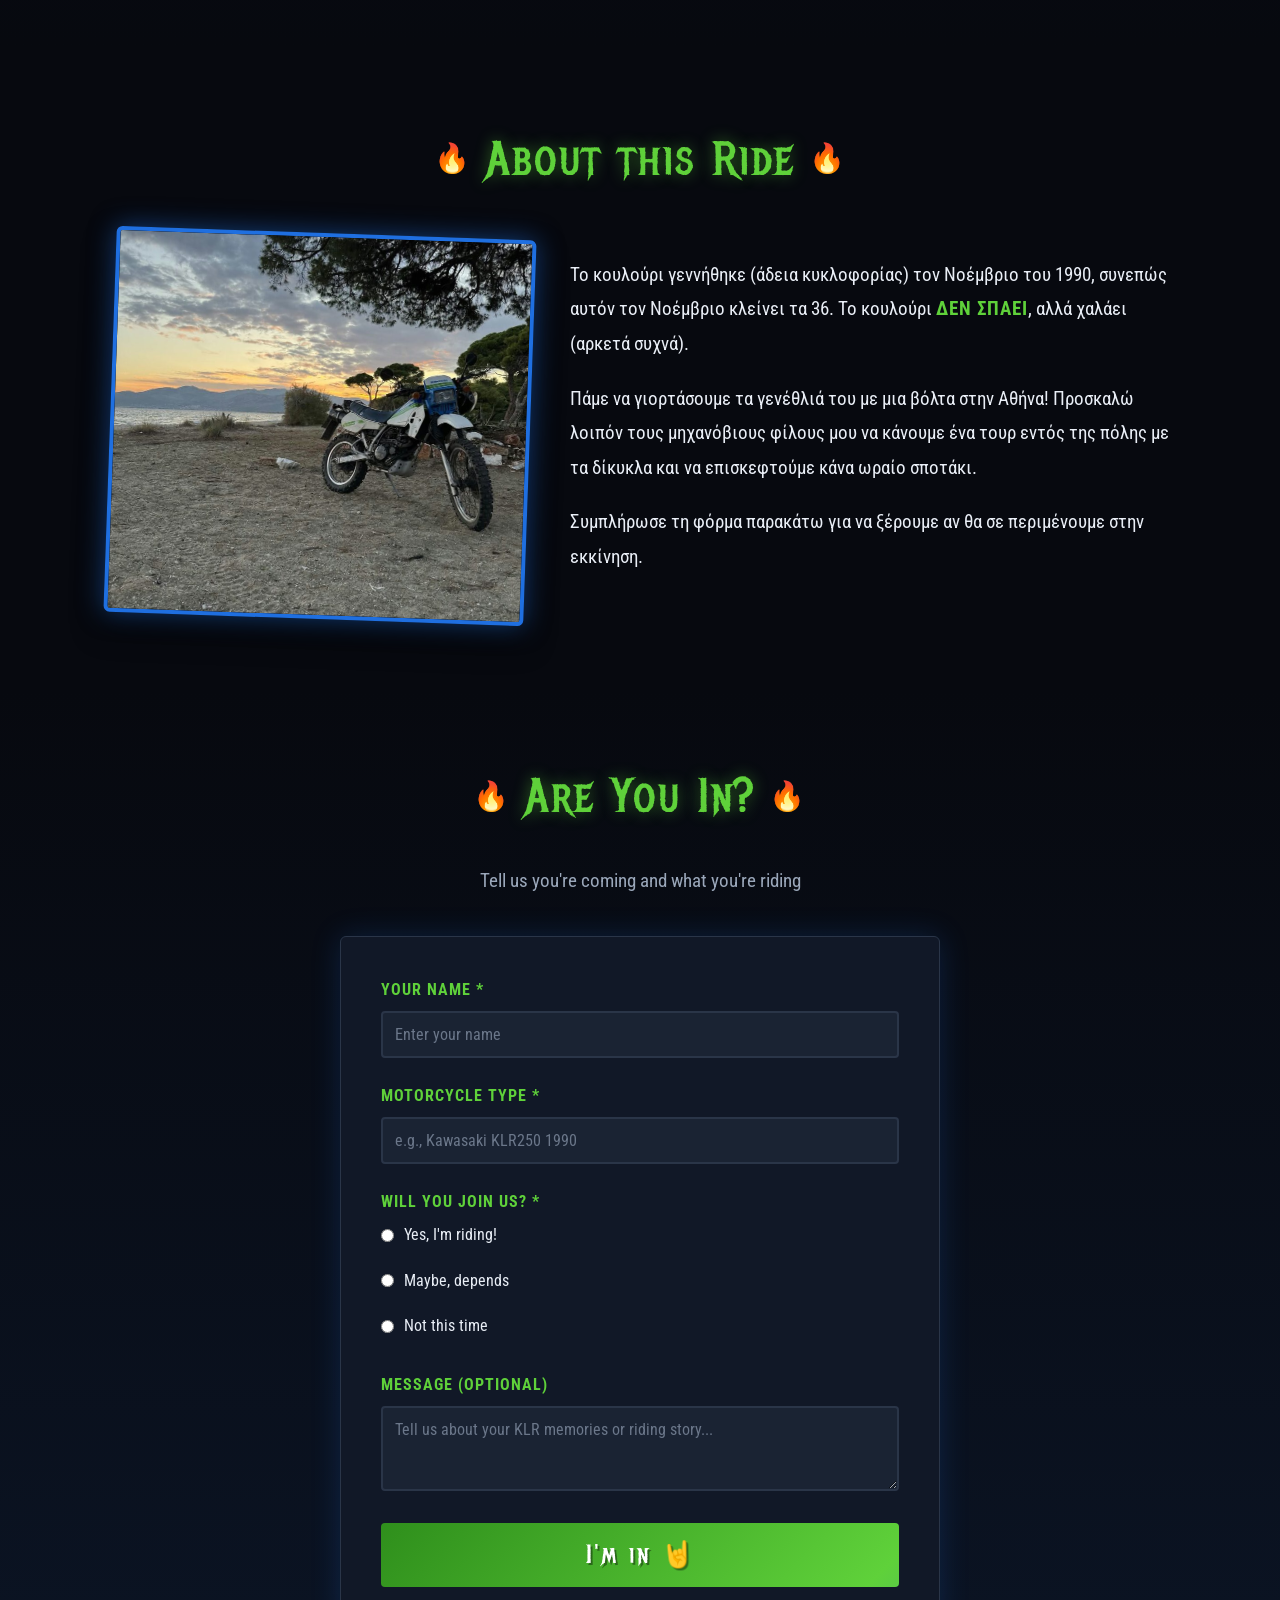
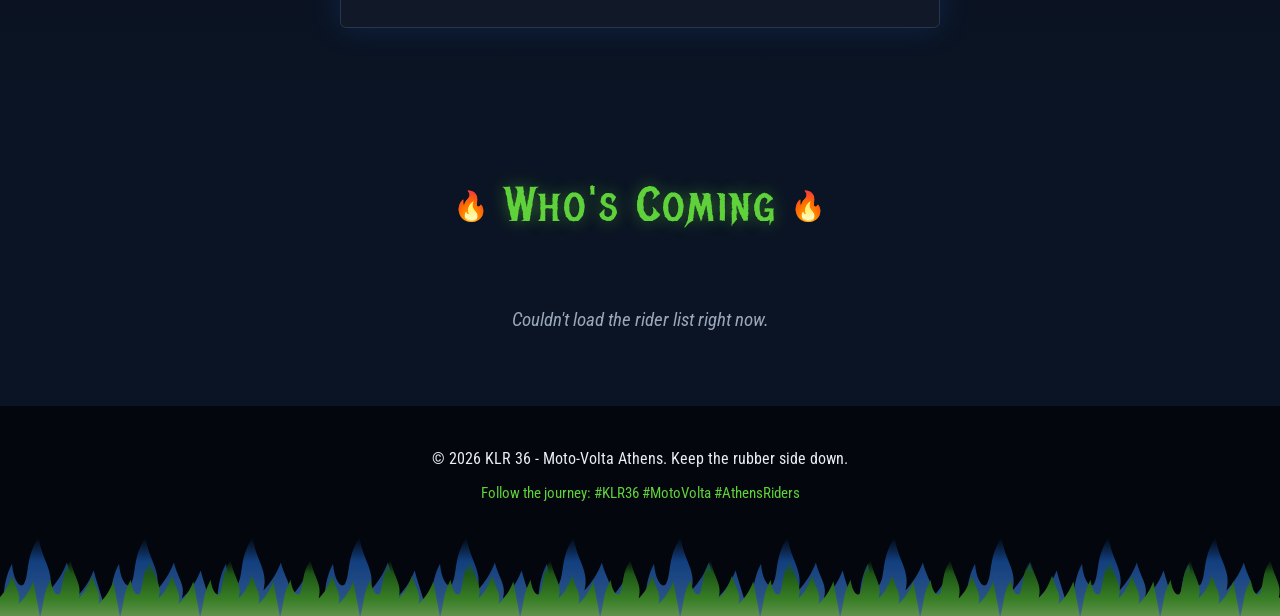
==== commit ec2a8836: "Mark the ride as postponed - Big red POSTPONED banner at the very top of the page, with   "Η βόλτα α" ====
--- a/index.html
+++ b/index.html
@@ -7,10 +7,15 @@
     <link rel="preconnect" href="https://fonts.googleapis.com">
     <link rel="preconnect" href="https://fonts.gstatic.com" crossorigin>
     <link href="https://fonts.googleapis.com/css2?family=Metal+Mania&family=Roboto+Condensed:wght@400;700;900&display=swap" rel="stylesheet">
-    <link rel="stylesheet" href="style.css?v=20261026f">
+    <link rel="stylesheet" href="style.css?v=20261113">
 </head>
 <body>
     <div class="stars"></div>
+
+    <div class="postponed-banner" role="alert">
+        <p class="postponed-title">POSTPONED</p>
+        <p class="postponed-sub" lang="el">Η βόλτα αναβάλλεται · new date to be announced</p>
+    </div>
 
     <header class="hero">
         <div class="hero-content">
@@ -35,8 +40,8 @@
                     <div class="detail-card">
                         <div class="detail-icon">📅</div>
                         <h3>When</h3>
-                        <p>Saturday 14 November</p>
-                        <p class="small">2026 · 13:00</p>
+                        <p><s>Saturday 14 November</s></p>
+                        <p class="small postponed-note">Postponed · new date TBA</p>
                     </div>
                     <div class="detail-card">
                         <div class="detail-icon">📍</div>
@@ -149,6 +154,6 @@
         </footer>
     </main>
 
-    <script src="script.js?v=20261026f"></script>
+    <script src="script.js?v=20261113"></script>
 </body>
 </html>
--- a/style.css
+++ b/style.css
@@ -894,3 +894,37 @@
     color: var(--muted);
     font-style: italic;
 }
+
+/* Postponed notice at the very top of the page */
+.postponed-banner {
+    position: relative;
+    z-index: 5;
+    padding: 22px 16px 18px;
+    text-align: center;
+    background: repeating-linear-gradient(-45deg, #b3121c 0 22px, #8f0e16 22px 44px);
+    border-bottom: 4px solid #ffd60a;
+    box-shadow: 0 6px 24px rgba(0, 0, 0, 0.5);
+}
+
+.postponed-title {
+    font-family: var(--font-rock);
+    font-size: clamp(3rem, 12vw, 7rem);
+    line-height: 1;
+    letter-spacing: 6px;
+    color: #fff;
+    text-shadow: 3px 3px 0 #000, 0 0 24px rgba(255, 214, 10, 0.6);
+}
+
+.postponed-sub {
+    margin-top: 8px;
+    font-size: 1.2rem;
+    font-weight: 900;
+    letter-spacing: 1px;
+    color: #ffd60a;
+}
+
+.postponed-note {
+    color: #ff6b6b;
+    font-weight: 700;
+}
+
